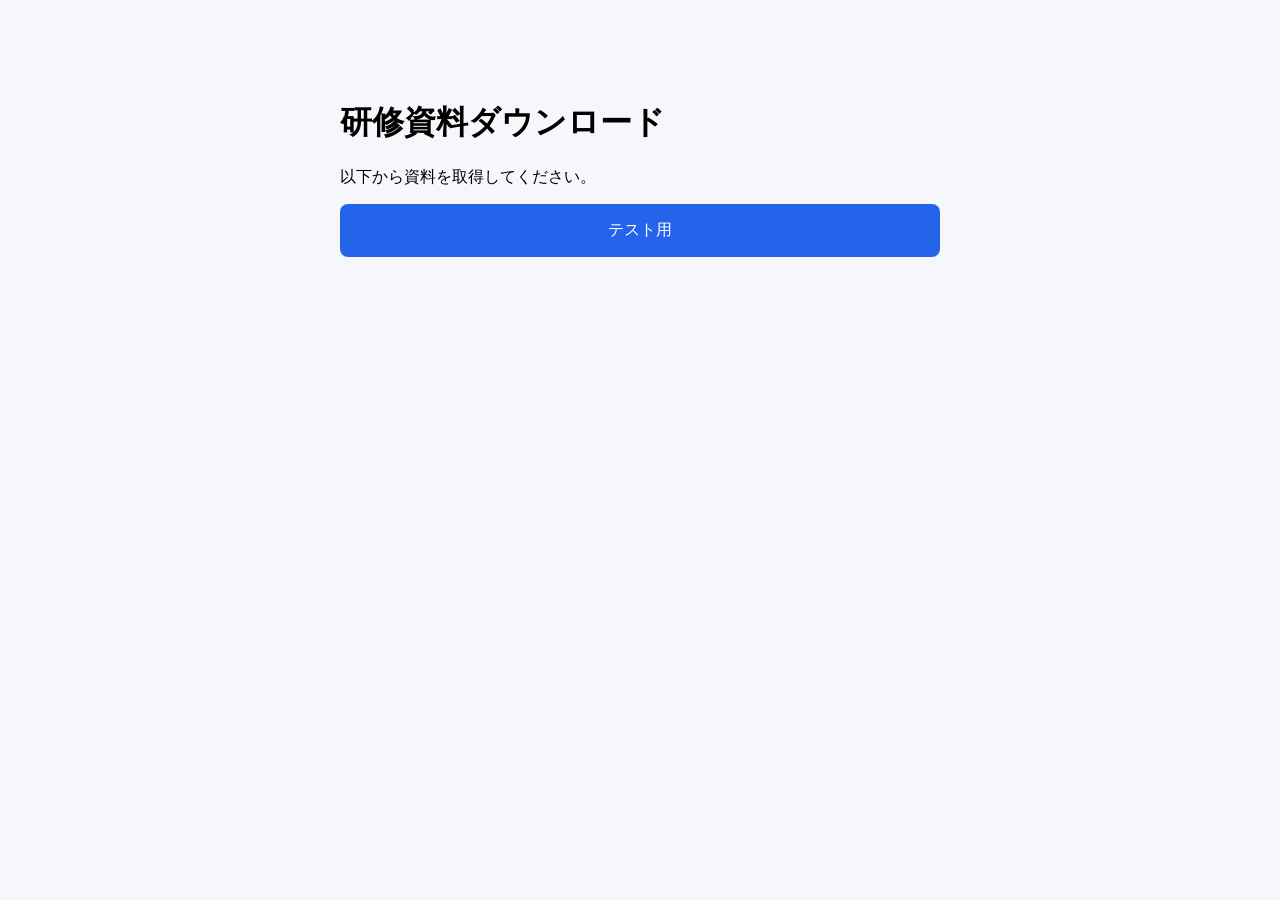
==== index.html @ 58fb4651 "Add index.html for研修資料ダウンロード" ====
<!DOCTYPE html>
<html lang="ja">
<head>
  <meta charset="UTF-8">
  <meta name="viewport" content="width=device-width, initial-scale=1">
  <title>研修資料ダウンロード</title>
  <style>
    body {
      font-family: sans-serif;
      max-width: 600px;
      margin: 60px auto;
      padding: 20px;
      background: #f6f7fb;
    }
    a {
      display: block;
      background: #2563eb;
      color: white;
      text-decoration: none;
      padding: 16px;
      margin: 16px 0;
      border-radius: 8px;
      text-align: center;
    }
  </style>
</head>
<body>
  <h1>研修資料ダウンロード</h1>
  <p>以下から資料を取得してください。</p>

  <a href="/test/test.txt" download>
    テスト用
  </a>

</body>
</html>
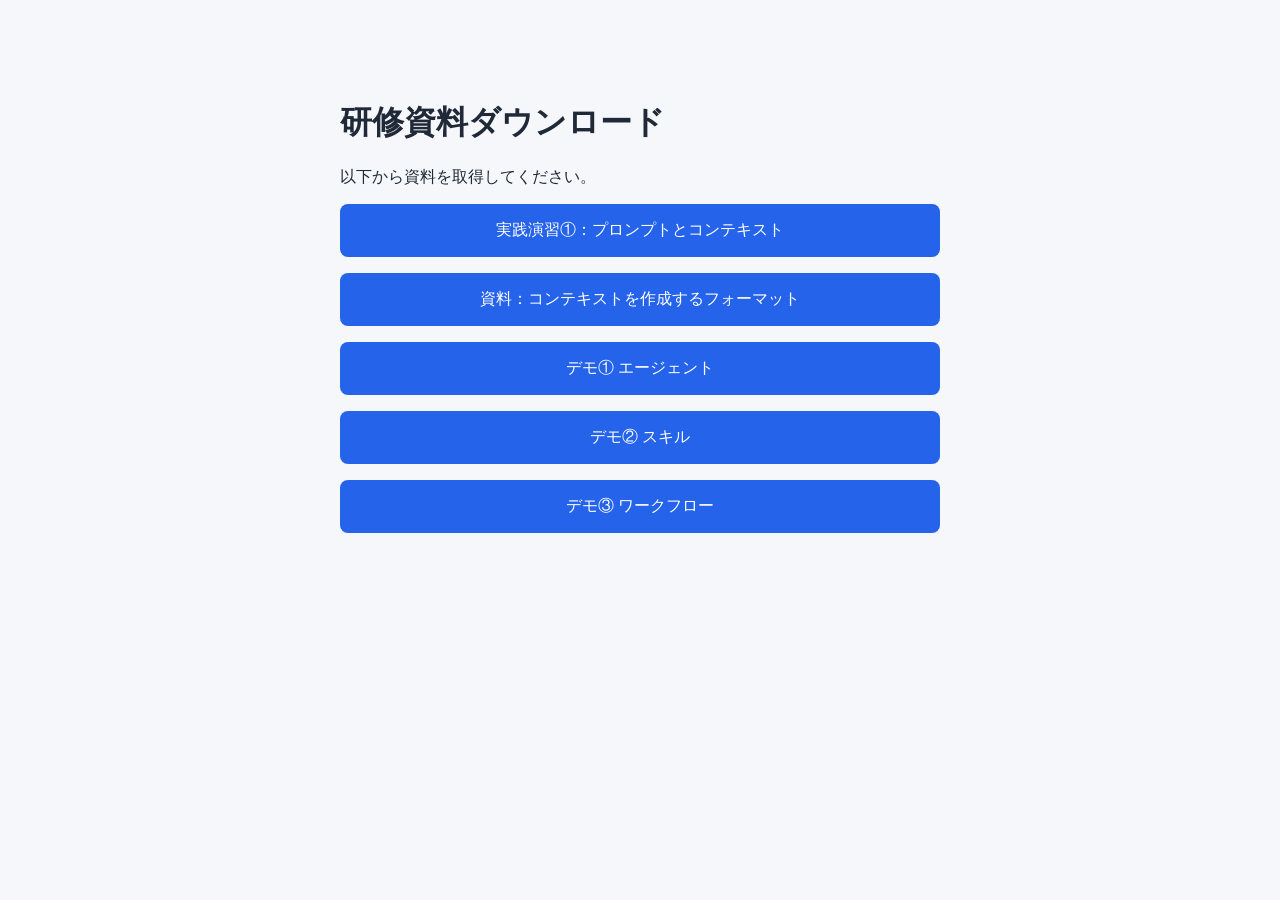
==== commit c3f74460: "Add links and download pages for each training material Co-Authored-By: Claude Opus 5.5 <noreply@ant" ====
--- a/index.html
+++ b/index.html
@@ -1,36 +1,33 @@
-
 <!DOCTYPE html>
 <html lang="ja">
 <head>
   <meta charset="UTF-8">
   <meta name="viewport" content="width=device-width, initial-scale=1">
   <title>研修資料ダウンロード</title>
-  <style>
-    body {
-      font-family: sans-serif;
-      max-width: 600px;
-      margin: 60px auto;
-      padding: 20px;
-      background: #f6f7fb;
-    }
-    a {
-      display: block;
-      background: #2563eb;
-      color: white;
-      text-decoration: none;
-      padding: 16px;
-      margin: 16px 0;
-      border-radius: 8px;
-      text-align: center;
-    }
-  </style>
+  <link rel="stylesheet" href="style.css">
 </head>
 <body>
   <h1>研修資料ダウンロード</h1>
   <p>以下から資料を取得してください。</p>
 
-  <a href="/test/test.txt" download>
-    テスト用
+  <a class="button" href="pages/practice1-prompt-context.html">
+    実践演習①：プロンプトとコンテキスト
+  </a>
+
+  <a class="button" href="pages/context-format.html">
+    資料：コンテキストを作成するフォーマット
+  </a>
+
+  <a class="button" href="pages/demo1-agent.html">
+    デモ① エージェント
+  </a>
+
+  <a class="button" href="pages/demo2-skill.html">
+    デモ② スキル
+  </a>
+
+  <a class="button" href="pages/demo3-workflow.html">
+    デモ③ ワークフロー
   </a>
 
 </body>
--- a/style.css
+++ b/style.css
@@ -0,0 +1,26 @@
+body {
+  font-family: sans-serif;
+  max-width: 600px;
+  margin: 60px auto;
+  padding: 20px;
+  background: #f6f7fb;
+  color: #1f2937;
+}
+a.button {
+  display: block;
+  background: #2563eb;
+  color: white;
+  text-decoration: none;
+  padding: 16px;
+  margin: 16px 0;
+  border-radius: 8px;
+  text-align: center;
+}
+a.button:hover {
+  background: #1d4ed8;
+}
+.back {
+  display: inline-block;
+  margin-top: 24px;
+  color: #2563eb;
+}
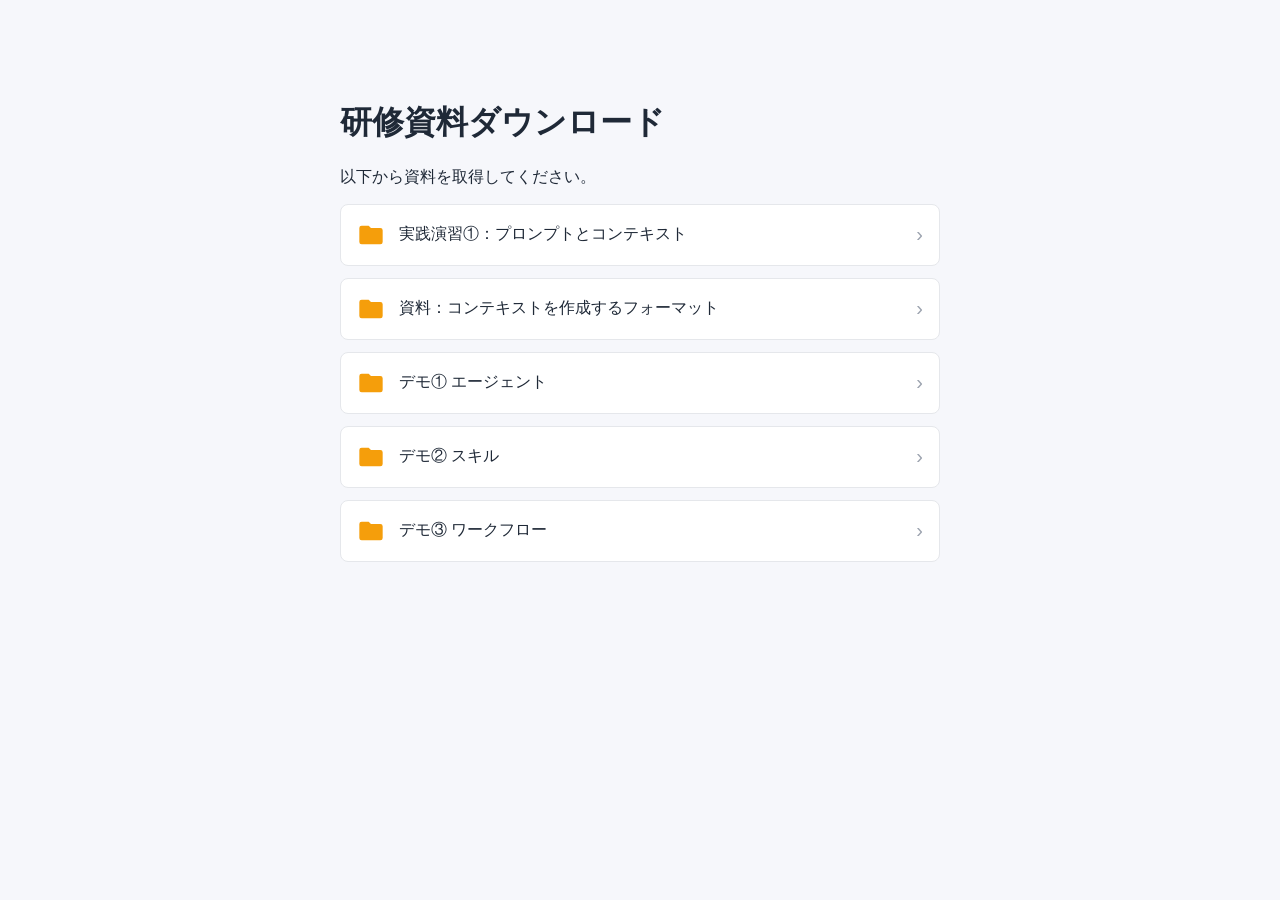
==== commit 13118c0e: "Restyle buttons: folder icon for navigation, download icon for files Co-Authored-By: Claude Opus 5.5" ====
--- a/index.html
+++ b/index.html
@@ -10,24 +10,34 @@
   <h1>研修資料ダウンロード</h1>
   <p>以下から資料を取得してください。</p>
 
-  <a class="button" href="pages/practice1-prompt-context.html">
-    実践演習①：プロンプトとコンテキスト
+  <a class="folder" href="pages/practice1-prompt-context.html">
+    <svg class="icon" viewBox="0 0 24 24" fill="currentColor" aria-hidden="true"><path d="M10 4H4a2 2 0 0 0-2 2v12a2 2 0 0 0 2 2h16a2 2 0 0 0 2-2V8a2 2 0 0 0-2-2h-8l-2-2z"/></svg>
+    <span class="label">実践演習①：プロンプトとコンテキスト</span>
+    <span class="chevron">›</span>
   </a>
 
-  <a class="button" href="pages/context-format.html">
-    資料：コンテキストを作成するフォーマット
+  <a class="folder" href="pages/context-format.html">
+    <svg class="icon" viewBox="0 0 24 24" fill="currentColor" aria-hidden="true"><path d="M10 4H4a2 2 0 0 0-2 2v12a2 2 0 0 0 2 2h16a2 2 0 0 0 2-2V8a2 2 0 0 0-2-2h-8l-2-2z"/></svg>
+    <span class="label">資料：コンテキストを作成するフォーマット</span>
+    <span class="chevron">›</span>
   </a>
 
-  <a class="button" href="pages/demo1-agent.html">
-    デモ① エージェント
+  <a class="folder" href="pages/demo1-agent.html">
+    <svg class="icon" viewBox="0 0 24 24" fill="currentColor" aria-hidden="true"><path d="M10 4H4a2 2 0 0 0-2 2v12a2 2 0 0 0 2 2h16a2 2 0 0 0 2-2V8a2 2 0 0 0-2-2h-8l-2-2z"/></svg>
+    <span class="label">デモ① エージェント</span>
+    <span class="chevron">›</span>
   </a>
 
-  <a class="button" href="pages/demo2-skill.html">
-    デモ② スキル
+  <a class="folder" href="pages/demo2-skill.html">
+    <svg class="icon" viewBox="0 0 24 24" fill="currentColor" aria-hidden="true"><path d="M10 4H4a2 2 0 0 0-2 2v12a2 2 0 0 0 2 2h16a2 2 0 0 0 2-2V8a2 2 0 0 0-2-2h-8l-2-2z"/></svg>
+    <span class="label">デモ② スキル</span>
+    <span class="chevron">›</span>
   </a>
 
-  <a class="button" href="pages/demo3-workflow.html">
-    デモ③ ワークフロー
+  <a class="folder" href="pages/demo3-workflow.html">
+    <svg class="icon" viewBox="0 0 24 24" fill="currentColor" aria-hidden="true"><path d="M10 4H4a2 2 0 0 0-2 2v12a2 2 0 0 0 2 2h16a2 2 0 0 0 2-2V8a2 2 0 0 0-2-2h-8l-2-2z"/></svg>
+    <span class="label">デモ③ ワークフロー</span>
+    <span class="chevron">›</span>
   </a>
 
 </body>
--- a/style.css
+++ b/style.css
@@ -6,18 +6,77 @@
   background: #f6f7fb;
   color: #1f2937;
 }
-a.button {
-  display: block;
+.icon {
+  width: 28px;
+  height: 28px;
+  flex-shrink: 0;
+}
+.label {
+  flex: 1;
+  word-break: break-all;
+}
+
+/* 画面遷移（フォルダ） */
+a.folder {
+  display: flex;
+  align-items: center;
+  gap: 14px;
+  background: white;
+  color: #1f2937;
+  text-decoration: none;
+  padding: 16px;
+  margin: 12px 0;
+  border: 1px solid #e5e7eb;
+  border-radius: 8px;
+  transition: background 0.15s, border-color 0.15s;
+}
+a.folder .icon {
+  color: #f59e0b;
+}
+a.folder .chevron {
+  color: #9ca3af;
+  font-size: 20px;
+  transition: transform 0.15s;
+}
+a.folder:hover {
+  background: #fffbeb;
+  border-color: #f59e0b;
+}
+a.folder:hover .chevron {
+  transform: translateX(4px);
+}
+
+/* ダウンロード */
+a.download {
+  display: flex;
+  align-items: center;
+  gap: 14px;
   background: #2563eb;
   color: white;
   text-decoration: none;
   padding: 16px;
-  margin: 16px 0;
+  margin: 12px 0;
   border-radius: 8px;
-  text-align: center;
+  transition: background 0.15s;
 }
-a.button:hover {
+a.download .ext {
+  font-size: 12px;
+  padding: 2px 8px;
+  border-radius: 999px;
+  background: rgba(255, 255, 255, 0.2);
+}
+a.download:hover {
   background: #1d4ed8;
+}
+
+/* パンくず */
+.breadcrumb {
+  font-size: 14px;
+  color: #6b7280;
+}
+.breadcrumb a {
+  color: #2563eb;
+  text-decoration: none;
 }
 .back {
   display: inline-block;
